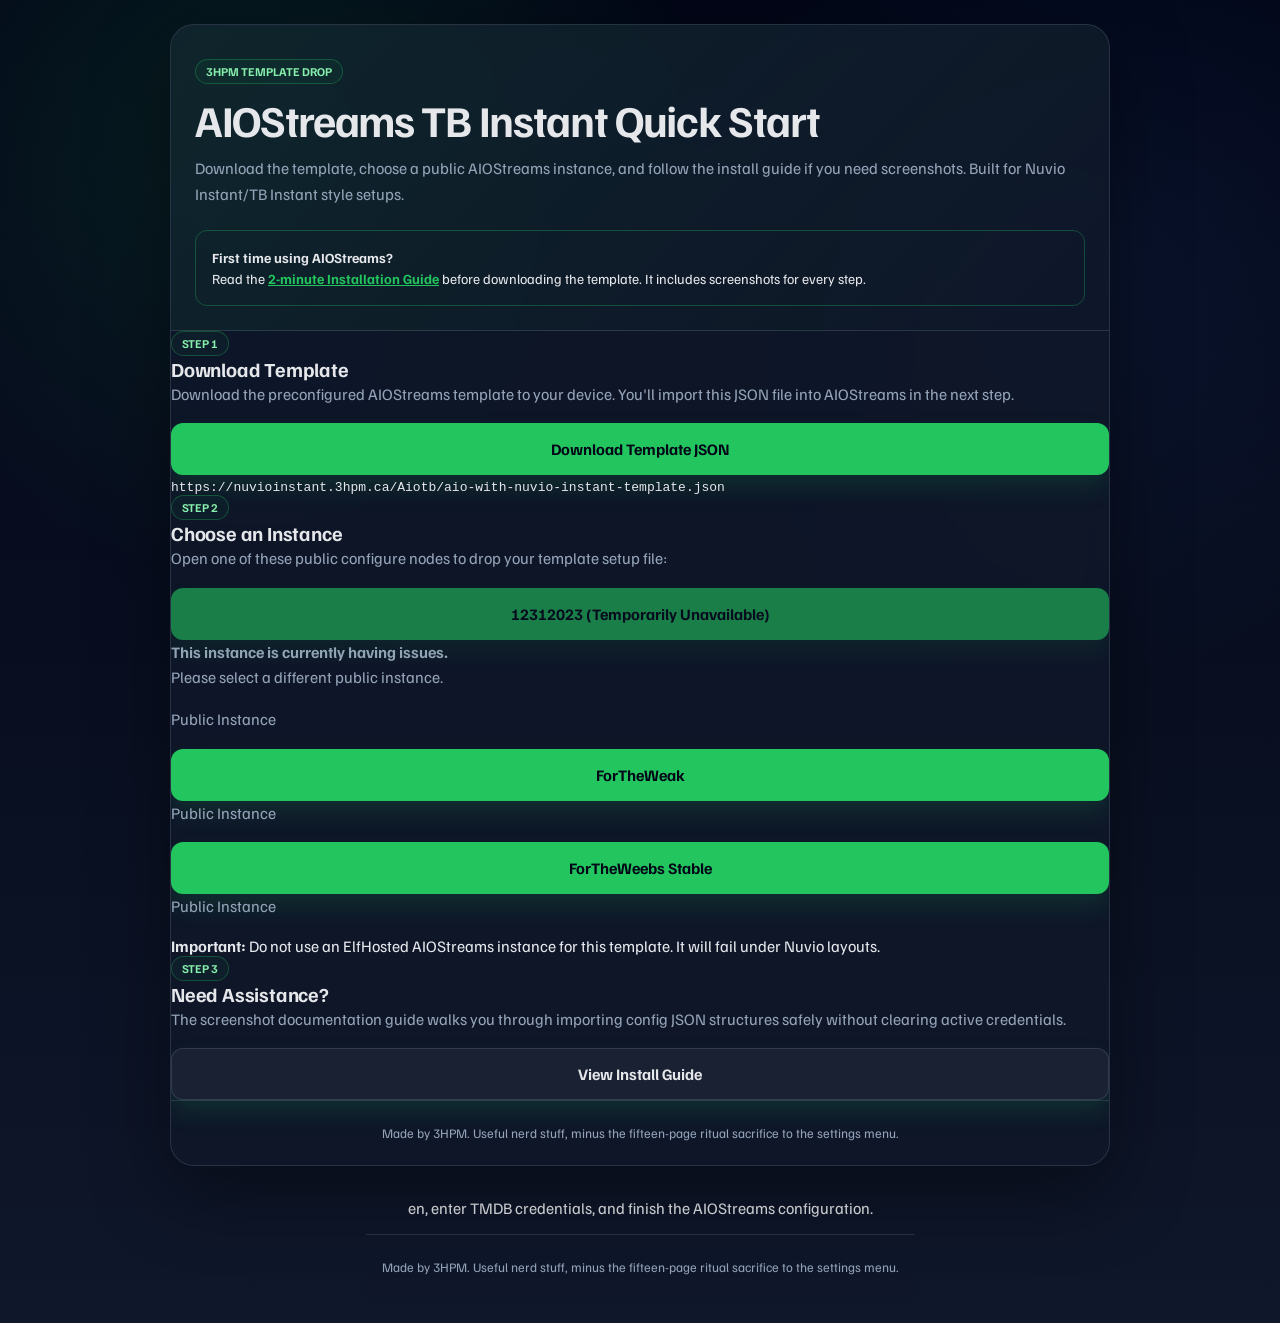
==== Aiotb/index.html @ 7ce0a951 "Update index.html" ====
<!DOCTYPE html>
<html lang="en">
<head>
    <meta charset="utf-8"/>
    <meta content="width=device-width, initial-scale=1" name="viewport"/>
    <title>AIOStreams TB Instant Template | 3HPM</title>
    <meta content="Download the 3HPM AIOStreams template for use with Nuvio Instant and TB Instant." name="description"/>
    <link rel="stylesheet" href="../global.css" />
</head>
<body>

<div class="wrap">
    <section aria-labelledby="page-title" class="card">
        <header>
            <span class="tag">3HPM Template Drop</span>
            <h1 id="page-title">AIOStreams TB Instant Quick Start</h1>
            <p class="lead">Download the template, choose a public AIOStreams instance, and follow the install guide if you need screenshots. Built for Nuvio Instant/TB Instant style setups.</p>
            
            <div style="margin-top:22px; padding:16px; border-radius:12px; background:var(--green-dim); border:1px solid rgba(34,197,94,0.3); font-size:14px; line-height:1.5;">
                <strong>First time using AIOStreams?</strong><br/>
                Read the <a href="https://3hpm.ca/aiotb/install" style="color:var(--green); font-weight:bold;">2-minute Installation Guide</a> before downloading the template. It includes screenshots for every step.
            </div>
        </header>

        <main>
            <section class="panel setup-step">
                <div>
                    <div class="step-label">Step 1</div>
                    <h2>Download Template</h2>
                    <p>Download the preconfigured AIOStreams template to your device. You'll import this JSON file into AIOStreams in the next step.</p>
                </div>
                <div>
                    <a class="download" download="" href="aio-with-nuvio-instant-template.json">Download Template JSON</a>
                    <code>https://nuvioinstant.3hpm.ca/Aiotb/aio-with-nuvio-instant-template.json</code>
                </div>
            </section>

            <section class="panel setup-step">
                <div>
                    <div class="step-label">Step 2</div>
                    <h2>Choose an Instance</h2>
                    <p>Open one of these public configure nodes to drop your template setup file:</p>
                    <div class="instance-list">
                        <div class="instance-card">
    <span class="download" style="opacity:0.6; cursor:not-allowed;">
        12312023 (Temporarily Unavailable)
    </span>
    <p><strong>This instance is currently having issues.</strong><br>
    Please select a different public instance.</p>
    <p>Public Instance</p>
</div>
                        <div class="instance-card">
                            <a class="download" href="https://aiostreams.fortheweak.cloud/stremio/configure" rel="noopener noreferrer" target="_blank">ForTheWeak</a>
                            <p>Public Instance</p>
                        </div>
                        <div class="instance-card">
                            <a class="download" href="https://aiostreamsfortheweebsstable.midnightignite.me/stremio/configure" rel="noopener noreferrer" target="_blank">ForTheWeebs Stable</a>
                            <p>Public Instance</p>
                        </div>
                    </div>
                </div>
                <div class="warning-note">
                    <strong>Important:</strong> Do not use an ElfHosted AIOStreams instance for this template. It will fail under Nuvio layouts.
                </div>
            </section>

            <section class="panel setup-step">
                <div>
                    <div class="step-label">Step 3</div>
                    <h2>Need Assistance?</h2>
                    <p>The screenshot documentation guide walks you through importing config JSON structures safely without clearing active credentials.</p>
                </div>
                <div>
                    <a class="download" href="https://nuvioinstant.3hpm.ca/Aiotb/install" rel="noopener noreferrer" style="background:rgba(255,255,255,0.05); border:1px solid var(--border); color:var(--text);" target="_blank">View Install Guide</a>
                </div>
            </section>
        </main>

        <footer>
            Made by 3HPM. Useful nerd stuff, minus the fifteen-page ritual sacrifice to the settings menu.
        </footer>
    </section>
</div>

</body>
</html>
en, enter TMDB credentials, and finish the AIOStreams configuration.</p></section></main>
<footer>
        Made by 3HPM. Useful nerd stuff, minus the fifteen-page ritual sacrifice to the settings menu.
      </footer>
</section>
</div>
<script src='https://storage.ko-fi.com/cdn/scripts/overlay-widget.js'></script>
<script src='https://storage.ko-fi.com/cdn/scripts/overlay-widget.js'></script>
<script>
  kofiWidgetOverlay.draw('threehpm', {
    'type': 'floating-chat',
    'floating-chat.donateButton.text': 'Tip Me',
    'floating-chat.donateButton.background-color': '#ffffff',
    'floating-chat.donateButton.text-color': '#323842'
  });
</script>
</body>
</html>
---- global.css ----
/* ==========================================================================
   3HPM Nuvio/TB Setup Suite - Global Design System (Extended)
   ========================================================================== */

@import url('https://fonts.googleapis.com/css2?family=Familjen+Grotesk:wght@400;500;600;700&family=Fraunces:ital,opsz,wght@0,9..144,300;0,9..144,400;0,9..144,600;1,9..144,300;1,9..144,400;1,9..144,500&family=Fragment+Mono&display=swap');

:root {
    --bg: #020617;
    --panel: rgba(15, 23, 42, 0.88);
    --panel-2: rgba(30, 41, 59, 0.72);
    --text: #e5e7eb;
    --muted: #94a3b8;
    --green: #22c55e;
    --green-2: #86efac;
    --border: rgba(148, 163, 184, 0.2);
    --shadow: rgba(34, 197, 94, 0.15);
    --font-sans: 'Familjen Grotesk', Arial, Helvetica, sans-serif;
    --font-mono: 'Fragment Mono', monospace;
}

* { 
    box-sizing: border-box; 
    margin: 0;
    padding: 0;
}

body {
    margin: 0;
    min-height: 100vh;
    font-family: var(--font-sans);
    background:
        radial-gradient(circle at 20% 10%, rgba(34, 197, 94, 0.12), transparent 28rem),
        radial-gradient(circle at 85% 20%, rgba(59, 130, 246, 0.08), transparent 26rem),
        linear-gradient(180deg, #020617 0%, #0f172a 100%);
    color: var(--text);
    display: flex;
    flex-direction: column;
    align-items: center;
    padding: 24px 12px;
}

/* Base App Wrapper Layout */
.wrap, .shell {
    width: min(940px, 100%);
    margin: 0 auto;
}

.card {
    border: 1px solid var(--border);
    background: var(--panel);
    border-radius: 24px;
    overflow: hidden;
    box-shadow: 0 24px 80px rgba(0, 0, 0, 0.42);
    backdrop-filter: blur(12px);
    width: 100%;
    margin-bottom: 2rem;
}

/* Header & Banner Uniformity */
header {
    padding: 34px 24px 24px;
    border-bottom: 1px solid var(--border);
    background: linear-gradient(135deg, rgba(34, 197, 94, 0.08), rgba(15, 23, 42, 0));
}

.releaseBanner {
    position: sticky;
    top: 0;
    z-index: 50;
    overflow: hidden;
    background: #111420;
    color: #fbf8ef;
    border-bottom: 2px solid var(--green);
    font-family: var(--font-mono);
    font-size: .75rem;
    text-transform: uppercase;
    letter-spacing: .08em;
    white-space: nowrap;
    width: 100%;
}

.releaseBannerTrack {
    display: inline-flex;
    gap: 2rem;
    min-width: max-content;
    padding: .65rem 0;
    animation: releaseBannerScroll 34s linear infinite;
}

.releaseBannerTrack span { display: inline-block; padding-left: 2rem; }
.releaseBanner strong { color: var(--green); }

@keyframes releaseBannerScroll {
    from { transform: translateX(0); }
    to { transform: translateX(-50%); }
}

/* Wizard Visibility States */
.stepCard.collapsed {
    display: none !important;
}
.stepCard.active {
    display: block !important;
}

/* Progress Navigation Bar */
.progress {
    margin: 20px 0;
}
.progress ol {
    display: flex;
    list-style: none;
    background: rgba(15, 23, 42, 0.6);
    border: 1px solid var(--border);
    border-radius: 14px;
    padding: 4px;
    gap: 4px;
}
.progress li {
    flex: 1;
    display: flex;
    align-items: center;
    justify-content: center;
    gap: 8px;
    padding: 12px 8px;
    border-radius: 10px;
    font-size: 13px;
    font-weight: 600;
    color: var(--muted);
    opacity: 0.5;
    transition: all 0.2s ease;
}
.progress li.is-active {
    opacity: 1;
    background: rgba(34, 197, 94, 0.1);
    color: var(--green-2);
}
.progress li.is-done {
    opacity: 0.8;
    color: var(--green);
}

/* Step Header Layout */
.stepHeader {
    display: flex;
    align-items: center;
    gap: 16px;
    margin-bottom: 20px;
    padding-bottom: 14px;
    border-bottom: 1px solid var(--border);
}
.stepNumber {
    font-family: var(--font-mono);
    font-size: 24px;
    color: var(--green);
    font-weight: bold;
}

/* Headings & Typography Elements */
h1 {
    margin: 12px 0;
    font-size: clamp(28px, 5vw, 44px);
    line-height: 1.1;
    letter-spacing: -0.03em;
    font-weight: 700;
}
h1 em {
    font-family: 'Fraunces', serif;
    font-style: italic;
    font-weight: 400;
}
h2 {
    font-size: 20px;
    letter-spacing: -0.01em;
    color: var(--text);
}
.lede {
    color: var(--muted);
    font-size: 16px;
    line-height: 1.5;
}
p { color: var(--muted); line-height: 1.6; margin: 0 0 16px; }
aside.notice {
    background: rgba(34, 197, 94, 0.05);
    border-left: 3px solid var(--green);
    padding: 12px 16px;
    border-radius: 0 12px 12px 0;
    margin: 16px 0;
}
aside.notice .stamp {
    font-family: var(--font-mono);
    font-size: 11px;
    text-transform: uppercase;
    color: var(--green-2);
    display: block;
    margin-bottom: 4px;
}

/* Forms & Input Elements Styling */
.stepBody { padding: 4px 0; }
.fieldGroup { display: flex; flex-direction: column; gap: 16px; margin-bottom: 20px; }
.field { display: flex; flex-direction: column; gap: 6px; }
.field label, fieldset legend {
    font-weight: 600;
    font-size: 14px;
    color: var(--text);
}
fieldset {
    border: 1px solid var(--border);
    border-radius: 16px;
    padding: 16px;
    margin-bottom: 20px;
}
fieldset legend {
    padding: 0 8px;
    margin-left: 8px;
}
.helperText { font-size: 13px; margin-bottom: 12px; }

/* Form Control Elements styling */
select, input[type="text"], input[type="number"], textarea {
    width: 100%;
    background: #090d16;
    border: 1px solid var(--border);
    color: var(--text);
    padding: 12px 14px;
    border-radius: 10px;
    font-family: inherit;
    font-size: 15px;
    outline: none;
    transition: border-color 0.15s ease;
    -webkit-appearance: none;
}
select {
    background-image: url("data:image/svg+xml;utf8,<svg xmlns='http://www.w3.org/2000/svg' width='24' height='24' viewBox='0 0 24 24' fill='none' stroke='%2394a3b8' stroke-width='2' stroke-linecap='round' stroke-linejoin='round'><polyline points='6 9 12 15 18 9'></polyline></svg>");
    background-repeat: no-repeat;
    background-position: right 12px center;
    background-size: 16px;
    padding-right: 40px;
}
select:focus, input:focus, textarea:focus { border-color: var(--green); }
small, .miniActions { color: var(--muted); font-size: 12px; margin-top: 4px; }

/* Custom Stacked/Grid Checklist Layouts */
.setupChecklist { display: flex; flex-direction: column; gap: 10px; margin: 16px 0; }
.setupChecklist label, .optionsGrid label, .resolutionGrid label {
    display: flex;
    align-items: flex-start;
    gap: 12px;
    background: rgba(255, 255, 255, 0.02);
    border: 1px solid var(--border);
    padding: 14px;
    border-radius: 12px;
    cursor: pointer;
    font-size: 14px;
    transition: all 0.15s ease;
}
.setupChecklist label:hover, .optionsGrid label:hover, .resolutionGrid label:hover {
    border-color: rgba(34, 197, 94, 0.3);
    background: rgba(34, 197, 94, 0.02);
}
.setupChecklist input[type="checkbox"], 
.optionsGrid input[type="checkbox"], 
.resolutionGrid input[type="checkbox"] {
    accent-color: var(--green);
    width: 18px;
    height: 18px;
    flex-shrink: 0;
    margin-top: 2px;
}

/* Resolution Selection Grid Matrix */
.resolutionGrid {
    display: grid;
    grid-template-columns: repeat(auto-fill, minmax(120px, 1fr));
    gap: 8px;
}
.resolutionGrid label {
    flex-direction: column;
    align-items: center;
    text-align: center;
    padding: 10px;
}
.resolutionGrid label small { display: block; margin-top: 2px; color: var(--muted); }

/* Option Toggles Layout Grid */
.optionsGrid {
    display: grid;
    grid-template-columns: repeat(auto-fit, minmax(200px, 1fr));
    gap: 10px;
}

/* Interactive Wizard Buttons Container */
.stepActions {
    display: flex;
    gap: 12px;
    margin-top: 20px;
}
.btn.primary, .download {
    display: inline-flex;
    align-items: center;
    justify-content: center;
    width: 100%;
    min-height: 52px;
    border-radius: 12px;
    background: var(--green);
    color: #020617;
    text-decoration: none;
    font-weight: 700;
    font-size: 16px;
    border: none;
    cursor: pointer;
    box-shadow: 0 12px 24px var(--shadow);
    transition: transform 140ms ease, filter 140ms ease;
}
.btn.ghost {
    background: rgba(255, 255, 255, 0.05);
    border: 1px solid var(--border);
    color: var(--text);
    width: auto;
    padding: 0 24px;
}
.btn:hover { transform: translateY(-1px); filter: brightness(1.08); }
.miniActions { display: flex; gap: 8px; margin-top: 8px; }
.smallBtn {
    background: rgba(255, 255, 255, 0.05);
    border: 1px solid var(--border);
    color: var(--text);
    padding: 4px 10px;
    border-radius: 6px;
    cursor: pointer;
}

/* Details Dropdown Wrapper */
details.advanced {
    border: 1px solid var(--border);
    border-radius: 12px;
    padding: 12px;
    margin-bottom: 20px;
}
details.advanced summary { cursor: pointer; font-weight: 600; font-size: 14px; color: var(--text); }
.advancedBody { margin-top: 12px; padding-top: 12px; border-top: 1px solid var(--border); }

/* Output Code & QR Layout Systems */
.manifestBox {
    background: #060913;
    border: 1px solid var(--border);
    border-radius: 14px;
    padding: 16px;
    margin-bottom: 20px;
}
.manifestHeader {
    display: flex;
    justify-content: space-between;
    font-size: 12px;
    font-family: var(--font-mono);
    color: var(--muted);
    border-bottom: 1px solid var(--border);
    padding-bottom: 8px;
    margin-bottom: 14px;
}
.manifestCard { margin-bottom: 16px; }
.manifestCard label { display: block; font-size: 13px; font-weight: bold; margin-bottom: 4px; }
.manifestCard textarea { font-family: var(--font-mono); font-size: 13px; height: 70px; resize: none; background: #0c111d; color: var(--green-2); }

/* QR Code & Layout Mechanics */
.installGrid { display: flex; flex-direction: column; align-items: center; gap: 16px; margin: 24px 0; }
.qrWrap { text-align: center; max-width: 240px; }
.qrFrame { background: white; padding: 12px; border-radius: 12px; margin: 8px 0; }
.qrFrame img { width: 100%; height: auto; display: block; }
.finalSteps h3 { margin-bottom: 12px; font-size: 16px; color: var(--text); }
.finalSteps ol { list-style: none; display: flex; flex-direction: column; gap: 10px; }
.finalSteps li { display: flex; gap: 12px; font-size: 14px; }
.finalSteps .num { background: rgba(34, 197, 94, 0.15); color: var(--green-2); width: 22px; height: 22px; display: inline-flex; align-items: center; justify-content: center; border-radius: 999px; font-size: 12px; font-weight: bold; flex-shrink: 0; }

.tag, .step-label {
    display: inline-flex;
    align-items: center;
    color: var(--green-2);
    border: 1px solid rgba(34, 197, 94, 0.3);
    background: rgba(34, 197, 94, 0.05);
    padding: 4px 10px;
    border-radius: 999px;
    font-size: 12px;
    font-weight: 700;
    text-transform: uppercase;
}

footer, .pageFooter {
    padding: 24px 16px;
    color: var(--muted);
    font-size: 13px;
    text-align: center;
    border-top: 1px solid var(--border);
    background: rgba(15, 23, 42, 0.2);
}

@media (max-width: 600px) {
    .progress ol { display: none; } /* Hide raw progression lists on compact displays */
    .stepHeader { gap: 10px; }
    .stepActions { flex-direction: column; }
    .btn.ghost { width: 100%; }
}
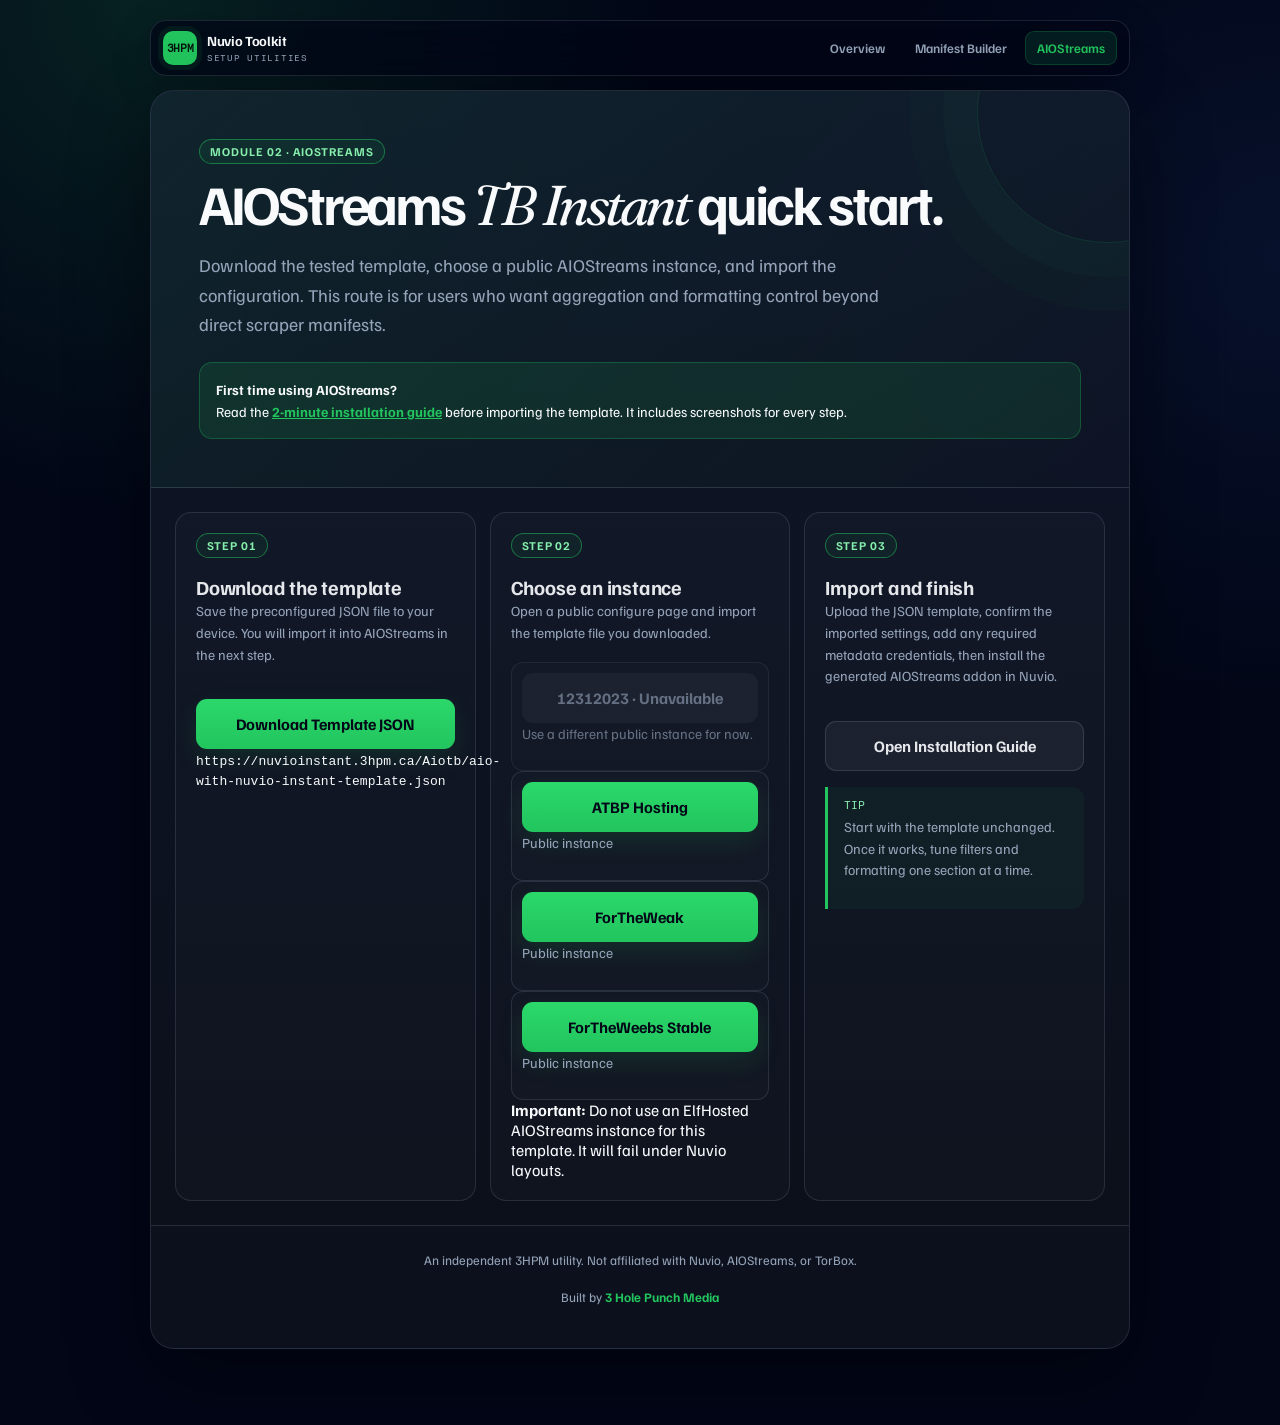
==== commit 69739dc1: "Repair and unify AIOStreams page" ====
--- a/Aiotb/index.html
+++ b/Aiotb/index.html
@@ -1,104 +1,104 @@
 <!DOCTYPE html>
 <html lang="en">
 <head>
-    <meta charset="utf-8"/>
-    <meta content="width=device-width, initial-scale=1" name="viewport"/>
-    <title>AIOStreams TB Instant Template | 3HPM</title>
-    <meta content="Download the 3HPM AIOStreams template for use with Nuvio Instant and TB Instant." name="description"/>
-    <link rel="stylesheet" href="../global.css" />
+    <meta charset="utf-8">
+    <meta name="viewport" content="width=device-width, initial-scale=1">
+    <title>AIOStreams TB Instant Quick Start | 3HPM</title>
+    <meta name="description" content="Download the 3HPM AIOStreams template for use with Nuvio Instant and TB Instant.">
+    <link rel="stylesheet" href="../global.css">
+    <link rel="stylesheet" href="../suite.css">
 </head>
 <body>
+    <div class="suite-shell">
+        <nav class="suite-nav" aria-label="Toolkit navigation">
+            <a class="suite-brand" href="../index.html" aria-label="3HPM Nuvio Toolkit home">
+                <span class="suite-mark">3HPM</span>
+                <span class="suite-brand-copy">
+                    <strong>Nuvio Toolkit</strong>
+                    <span>Setup utilities</span>
+                </span>
+            </a>
+            <div class="suite-links">
+                <a href="../index.html">Overview</a>
+                <a href="../standard.html">Manifest Builder</a>
+                <a class="is-active" href="index.html" aria-current="page">AIOStreams</a>
+            </div>
+        </nav>
 
-<div class="wrap">
-    <section aria-labelledby="page-title" class="card">
-        <header>
-            <span class="tag">3HPM Template Drop</span>
-            <h1 id="page-title">AIOStreams TB Instant Quick Start</h1>
-            <p class="lead">Download the template, choose a public AIOStreams instance, and follow the install guide if you need screenshots. Built for Nuvio Instant/TB Instant style setups.</p>
-            
-            <div style="margin-top:22px; padding:16px; border-radius:12px; background:var(--green-dim); border:1px solid rgba(34,197,94,0.3); font-size:14px; line-height:1.5;">
-                <strong>First time using AIOStreams?</strong><br/>
-                Read the <a href="https://3hpm.ca/aiotb/install" style="color:var(--green); font-weight:bold;">2-minute Installation Guide</a> before downloading the template. It includes screenshots for every step.
-            </div>
-        </header>
+        <section class="card" aria-labelledby="page-title">
+            <header class="tool-hero">
+                <span class="tag">Module 02 · AIOStreams</span>
+                <h1 id="page-title">AIOStreams <em>TB Instant</em> quick start.</h1>
+                <p class="lead">Download the tested template, choose a public AIOStreams instance, and import the configuration. This route is for users who want aggregation and formatting control beyond direct scraper manifests.</p>
+                <div class="guide-callout">
+                    <strong>First time using AIOStreams?</strong><br>
+                    Read the <a href="https://3hpm.ca/aiotb/install" rel="noopener noreferrer" target="_blank">2-minute installation guide</a> before importing the template. It includes screenshots for every step.
+                </div>
+            </header>
 
-        <main>
-            <section class="panel setup-step">
-                <div>
-                    <div class="step-label">Step 1</div>
-                    <h2>Download Template</h2>
-                    <p>Download the preconfigured AIOStreams template to your device. You'll import this JSON file into AIOStreams in the next step.</p>
-                </div>
-                <div>
-                    <a class="download" download="" href="aio-with-nuvio-instant-template.json">Download Template JSON</a>
-                    <code>https://nuvioinstant.3hpm.ca/Aiotb/aio-with-nuvio-instant-template.json</code>
-                </div>
-            </section>
+            <main class="quick-start-main">
+                <section class="quick-step">
+                    <span class="step-label">Step 01</span>
+                    <h2>Download the template</h2>
+                    <p>Save the preconfigured JSON file to your device. You will import it into AIOStreams in the next step.</p>
+                    <a class="download" download href="aio-with-nuvio-instant-template.json">Download Template JSON</a>
+                    <code class="template-url">https://nuvioinstant.3hpm.ca/Aiotb/aio-with-nuvio-instant-template.json</code>
+                </section>
 
-            <section class="panel setup-step">
-                <div>
-                    <div class="step-label">Step 2</div>
-                    <h2>Choose an Instance</h2>
-                    <p>Open one of these public configure nodes to drop your template setup file:</p>
+                <section class="quick-step">
+                    <span class="step-label">Step 02</span>
+                    <h2>Choose an instance</h2>
+                    <p>Open a public configure page and import the template file you downloaded.</p>
                     <div class="instance-list">
+                        <div class="instance-card is-unavailable">
+                            <span class="download" aria-disabled="true">12312023 · Unavailable</span>
+                            <p>Use a different public instance for now.</p>
+                        </div>
                         <div class="instance-card">
-    <span class="download" style="opacity:0.6; cursor:not-allowed;">
-        12312023 (Temporarily Unavailable)
-    </span>
-    <p><strong>This instance is currently having issues.</strong><br>
-    Please select a different public instance.</p>
-    <p>Public Instance</p>
-</div>
+                            <a class="download" href="https://aio.atbphosting.com/stremio/configure" rel="noopener noreferrer" target="_blank">ATBP Hosting</a>
+                            <p>Public instance</p>
+                        </div>
                         <div class="instance-card">
                             <a class="download" href="https://aiostreams.fortheweak.cloud/stremio/configure" rel="noopener noreferrer" target="_blank">ForTheWeak</a>
-                            <p>Public Instance</p>
+                            <p>Public instance</p>
                         </div>
                         <div class="instance-card">
                             <a class="download" href="https://aiostreamsfortheweebsstable.midnightignite.me/stremio/configure" rel="noopener noreferrer" target="_blank">ForTheWeebs Stable</a>
-                            <p>Public Instance</p>
+                            <p>Public instance</p>
                         </div>
                     </div>
-                </div>
-                <div class="warning-note">
-                    <strong>Important:</strong> Do not use an ElfHosted AIOStreams instance for this template. It will fail under Nuvio layouts.
-                </div>
-            </section>
+                    <div class="warning-note">
+                        <strong>Important:</strong> Do not use an ElfHosted AIOStreams instance for this template. It will fail under Nuvio layouts.
+                    </div>
+                </section>
 
-            <section class="panel setup-step">
-                <div>
-                    <div class="step-label">Step 3</div>
-                    <h2>Need Assistance?</h2>
-                    <p>The screenshot documentation guide walks you through importing config JSON structures safely without clearing active credentials.</p>
-                </div>
-                <div>
-                    <a class="download" href="https://nuvioinstant.3hpm.ca/Aiotb/install" rel="noopener noreferrer" style="background:rgba(255,255,255,0.05); border:1px solid var(--border); color:var(--text);" target="_blank">View Install Guide</a>
-                </div>
-            </section>
-        </main>
+                <section class="quick-step">
+                    <span class="step-label">Step 03</span>
+                    <h2>Import and finish</h2>
+                    <p>Upload the JSON template, confirm the imported settings, add any required metadata credentials, then install the generated AIOStreams addon in Nuvio.</p>
+                    <a class="download" href="https://3hpm.ca/aiotb/install" rel="noopener noreferrer" target="_blank" style="background:rgba(255,255,255,0.05); border:1px solid var(--border); color:var(--text); box-shadow:none;">Open Installation Guide</a>
+                    <aside class="notice" role="note">
+                        <span class="stamp">Tip</span>
+                        <p>Start with the template unchanged. Once it works, tune filters and formatting one section at a time.</p>
+                    </aside>
+                </section>
+            </main>
 
-        <footer>
-            Made by 3HPM. Useful nerd stuff, minus the fifteen-page ritual sacrifice to the settings menu.
-        </footer>
-    </section>
-</div>
+            <footer>
+                <p>An independent 3HPM utility. Not affiliated with Nuvio, AIOStreams, or TorBox.</p>
+                <p style="margin-top: 4px;">Built by <span>3 Hole Punch Media</span></p>
+            </footer>
+        </section>
+    </div>
 
+    <script src="https://storage.ko-fi.com/cdn/scripts/overlay-widget.js"></script>
+    <script>
+        kofiWidgetOverlay.draw('threehpm', {
+            'type': 'floating-chat',
+            'floating-chat.donateButton.text': 'Tip Me',
+            'floating-chat.donateButton.background-color': '#ffffff',
+            'floating-chat.donateButton.text-color': '#323842'
+        });
+    </script>
 </body>
 </html>
-en, enter TMDB credentials, and finish the AIOStreams configuration.</p></section></main>
-<footer>
-        Made by 3HPM. Useful nerd stuff, minus the fifteen-page ritual sacrifice to the settings menu.
-      </footer>
-</section>
-</div>
-<script src='https://storage.ko-fi.com/cdn/scripts/overlay-widget.js'></script>
-<script src='https://storage.ko-fi.com/cdn/scripts/overlay-widget.js'></script>
-<script>
-  kofiWidgetOverlay.draw('threehpm', {
-    'type': 'floating-chat',
-    'floating-chat.donateButton.text': 'Tip Me',
-    'floating-chat.donateButton.background-color': '#ffffff',
-    'floating-chat.donateButton.text-color': '#323842'
-  });
-</script>
-</body>
-</html>
--- a/suite.css
+++ b/suite.css
@@ -0,0 +1,789 @@
+/* 3HPM Nuvio Toolkit: shared presentation layer */
+
+:root {
+    --suite-bg: #020617;
+    --suite-surface: rgba(11, 15, 25, 0.88);
+    --suite-surface-strong: #0b0f19;
+    --suite-card: #111827;
+    --suite-card-hover: #152033;
+    --suite-input: #070b14;
+    --suite-text: #f8fafc;
+    --suite-muted: #94a3b8;
+    --suite-accent: #22c55e;
+    --suite-accent-strong: #16a34a;
+    --suite-accent-soft: rgba(34, 197, 94, 0.12);
+    --suite-border: rgba(148, 163, 184, 0.18);
+    --suite-border-strong: rgba(34, 197, 94, 0.42);
+    --suite-danger: #fca5a5;
+    --suite-shadow: 0 28px 80px rgba(0, 0, 0, 0.42);
+}
+
+html {
+    scroll-behavior: smooth;
+}
+
+body {
+    position: relative;
+    isolation: isolate;
+    overflow-x: hidden;
+    background:
+        radial-gradient(circle at 12% 0%, rgba(34, 197, 94, 0.14), transparent 32rem),
+        radial-gradient(circle at 100% 18%, rgba(59, 130, 246, 0.09), transparent 28rem),
+        var(--suite-bg);
+    color: var(--suite-text);
+    padding: 20px 12px 44px;
+}
+
+body::before {
+    content: "";
+    position: fixed;
+    inset: 0;
+    z-index: -1;
+    pointer-events: none;
+    opacity: 0.22;
+    background-image:
+        linear-gradient(rgba(148, 163, 184, 0.04) 1px, transparent 1px),
+        linear-gradient(90deg, rgba(148, 163, 184, 0.04) 1px, transparent 1px);
+    background-size: 36px 36px;
+    mask-image: linear-gradient(to bottom, black, transparent 82%);
+}
+
+a {
+    color: inherit;
+}
+
+button,
+a {
+    -webkit-tap-highlight-color: transparent;
+}
+
+button:focus-visible,
+a:focus-visible,
+input:focus-visible,
+select:focus-visible,
+textarea:focus-visible,
+summary:focus-visible {
+    outline: 3px solid rgba(34, 197, 94, 0.38);
+    outline-offset: 3px;
+}
+
+.suite-shell,
+.shell,
+.wrap,
+.site-wrapper {
+    width: min(100%, 980px);
+    max-width: 980px;
+    margin-inline: auto;
+}
+
+.suite-nav {
+    display: flex;
+    align-items: center;
+    justify-content: space-between;
+    gap: 18px;
+    margin-bottom: 14px;
+    padding: 10px 12px;
+    border: 1px solid var(--suite-border);
+    border-radius: 16px;
+    background: rgba(2, 6, 23, 0.72);
+    box-shadow: 0 12px 40px rgba(0, 0, 0, 0.2);
+    backdrop-filter: blur(14px);
+}
+
+.suite-brand {
+    display: inline-flex;
+    align-items: center;
+    gap: 10px;
+    min-width: max-content;
+    text-decoration: none;
+    font-weight: 700;
+    letter-spacing: -0.02em;
+}
+
+.suite-mark {
+    display: grid;
+    place-items: center;
+    width: 34px;
+    height: 34px;
+    border-radius: 10px;
+    color: #03110a;
+    background: var(--suite-accent);
+    font-family: var(--font-mono);
+    font-size: 11px;
+    font-weight: 800;
+    box-shadow: 0 0 0 5px rgba(34, 197, 94, 0.08);
+}
+
+.suite-brand-copy {
+    display: flex;
+    flex-direction: column;
+    line-height: 1.05;
+}
+
+.suite-brand-copy strong {
+    font-size: 14px;
+}
+
+.suite-brand-copy span {
+    margin-top: 4px;
+    color: var(--suite-muted);
+    font-family: var(--font-mono);
+    font-size: 9px;
+    font-weight: 400;
+    letter-spacing: 0.08em;
+    text-transform: uppercase;
+}
+
+.suite-links {
+    display: flex;
+    flex-wrap: wrap;
+    justify-content: flex-end;
+    gap: 6px;
+}
+
+.suite-links a {
+    padding: 8px 11px;
+    border: 1px solid transparent;
+    border-radius: 9px;
+    color: var(--suite-muted);
+    font-size: 13px;
+    font-weight: 600;
+    text-decoration: none;
+    transition: 160ms ease;
+}
+
+.suite-links a:hover {
+    color: var(--suite-text);
+    background: rgba(255, 255, 255, 0.035);
+}
+
+.suite-links a.is-active {
+    color: var(--suite-accent);
+    border-color: rgba(34, 197, 94, 0.22);
+    background: var(--suite-accent-soft);
+}
+
+.card {
+    border-color: var(--suite-border);
+    border-radius: 24px;
+    background: linear-gradient(180deg, rgba(15, 23, 42, 0.95), var(--suite-surface-strong));
+    box-shadow: var(--suite-shadow);
+}
+
+.tool-hero,
+.landing-hero {
+    position: relative;
+    overflow: hidden;
+    padding: clamp(26px, 5vw, 48px);
+}
+
+.tool-hero::after,
+.landing-hero::after {
+    content: "";
+    position: absolute;
+    top: -110px;
+    right: -110px;
+    width: 260px;
+    height: 260px;
+    border: 1px solid rgba(34, 197, 94, 0.16);
+    border-radius: 50%;
+    box-shadow:
+        0 0 0 34px rgba(34, 197, 94, 0.03),
+        0 0 0 68px rgba(34, 197, 94, 0.02);
+    pointer-events: none;
+}
+
+.landing-hero h1,
+.tool-hero h1 {
+    max-width: 760px;
+    font-size: clamp(34px, 7vw, 66px);
+    line-height: 0.98;
+    letter-spacing: -0.055em;
+}
+
+.tool-hero h1 {
+    font-size: clamp(32px, 6vw, 56px);
+}
+
+.landing-hero .lede,
+.tool-hero .lede,
+.landing-hero .lead,
+.tool-hero .lead {
+    max-width: 720px;
+    margin-top: 18px;
+    font-size: clamp(15px, 2vw, 18px);
+    line-height: 1.65;
+}
+
+.eyebrow,
+.tag,
+.step-label,
+.ribbon {
+    border-color: rgba(34, 197, 94, 0.5);
+    background: rgba(34, 197, 94, 0.07);
+    letter-spacing: 0.08em;
+}
+
+.suite-proof {
+    display: flex;
+    flex-wrap: wrap;
+    gap: 8px;
+    margin-top: 24px;
+}
+
+.suite-proof span,
+.module-tags span,
+.status-chip {
+    display: inline-flex;
+    align-items: center;
+    min-height: 28px;
+    padding: 5px 9px;
+    border: 1px solid var(--suite-border);
+    border-radius: 999px;
+    color: var(--suite-muted);
+    background: rgba(255, 255, 255, 0.025);
+    font-family: var(--font-mono);
+    font-size: 10px;
+    letter-spacing: 0.03em;
+}
+
+.status-chip {
+    color: var(--suite-accent);
+    border-color: rgba(34, 197, 94, 0.28);
+    background: var(--suite-accent-soft);
+}
+
+.landing-main {
+    display: block;
+    padding: clamp(18px, 4vw, 34px);
+}
+
+.section-heading {
+    display: flex;
+    align-items: flex-end;
+    justify-content: space-between;
+    gap: 20px;
+    margin-bottom: 18px;
+}
+
+.section-heading h2 {
+    margin: 0;
+    font-size: clamp(22px, 4vw, 30px);
+}
+
+.section-heading p {
+    max-width: 430px;
+    color: var(--suite-muted);
+    font-size: 14px;
+    text-align: right;
+}
+
+.module-grid {
+    display: grid;
+    grid-template-columns: repeat(2, minmax(0, 1fr));
+    gap: 16px;
+}
+
+.module-card {
+    position: relative;
+    display: flex;
+    flex-direction: column;
+    justify-content: space-between;
+    min-height: 310px;
+    overflow: hidden;
+    padding: 26px;
+    border: 1px solid var(--suite-border);
+    border-radius: 18px;
+    background: linear-gradient(145deg, rgba(17, 24, 39, 0.98), rgba(8, 13, 23, 0.95));
+    text-decoration: none;
+    transition: 180ms ease;
+}
+
+.module-card::after {
+    content: "";
+    position: absolute;
+    inset: auto -18% -60% 36%;
+    height: 210px;
+    border-radius: 50%;
+    background: rgba(34, 197, 94, 0.08);
+    filter: blur(22px);
+    transition: 180ms ease;
+}
+
+.module-card:hover {
+    transform: translateY(-4px);
+    border-color: var(--suite-border-strong);
+    background: linear-gradient(145deg, var(--suite-card-hover), rgba(8, 13, 23, 0.98));
+    box-shadow: 0 20px 50px rgba(0, 0, 0, 0.28);
+}
+
+.module-card:hover::after {
+    background: rgba(34, 197, 94, 0.14);
+}
+
+.module-card-content,
+.module-card-action {
+    position: relative;
+    z-index: 1;
+}
+
+.module-card-top {
+    display: flex;
+    align-items: center;
+    justify-content: space-between;
+    gap: 14px;
+    margin-bottom: 44px;
+}
+
+.module-number {
+    color: var(--suite-muted);
+    font-family: var(--font-mono);
+    font-size: 12px;
+}
+
+.module-card h3 {
+    max-width: 420px;
+    margin: 0 0 12px;
+    font-size: clamp(24px, 4vw, 34px);
+    line-height: 1.05;
+    letter-spacing: -0.035em;
+}
+
+.module-card p {
+    max-width: 500px;
+    color: var(--suite-muted);
+    font-size: 15px;
+    line-height: 1.6;
+}
+
+.module-tags {
+    display: flex;
+    flex-wrap: wrap;
+    gap: 7px;
+    margin-top: 20px;
+}
+
+.module-card-action {
+    display: flex;
+    align-items: center;
+    justify-content: space-between;
+    gap: 12px;
+    margin-top: 34px;
+    padding-top: 18px;
+    border-top: 1px solid var(--suite-border);
+    font-weight: 700;
+}
+
+.module-arrow {
+    display: grid;
+    place-items: center;
+    width: 34px;
+    height: 34px;
+    border-radius: 10px;
+    color: #03110a;
+    background: var(--suite-accent);
+    transition: 180ms ease;
+}
+
+.module-card:hover .module-arrow {
+    transform: translateX(3px);
+}
+
+.workflow-strip {
+    display: grid;
+    grid-template-columns: repeat(3, 1fr);
+    gap: 10px;
+    margin-top: 16px;
+}
+
+.workflow-item {
+    padding: 16px;
+    border: 1px solid var(--suite-border);
+    border-radius: 14px;
+    background: rgba(255, 255, 255, 0.018);
+}
+
+.workflow-item span {
+    color: var(--suite-accent);
+    font-family: var(--font-mono);
+    font-size: 11px;
+}
+
+.workflow-item strong {
+    display: block;
+    margin: 8px 0 4px;
+    font-size: 15px;
+}
+
+.workflow-item p {
+    color: var(--suite-muted);
+    font-size: 13px;
+    line-height: 1.45;
+}
+
+.releaseBanner {
+    margin: 0 0 14px;
+    padding: 12px 16px;
+    border: 1px solid rgba(34, 197, 94, 0.25);
+    border-radius: 14px;
+    background: rgba(3, 7, 18, 0.86);
+    box-shadow: 0 10px 30px rgba(0, 0, 0, 0.18);
+}
+
+.releaseBannerTrack {
+    max-width: 900px;
+    margin-inline: auto;
+    line-height: 1.5;
+}
+
+.progress {
+    padding: 18px 24px 0;
+    margin: 0;
+}
+
+.progress ol {
+    gap: 5px;
+    padding: 5px;
+    border-radius: 13px;
+}
+
+.progress li {
+    display: flex;
+    align-items: center;
+    justify-content: center;
+    gap: 7px;
+    min-height: 44px;
+    padding: 8px 10px;
+}
+
+.progress .num {
+    font-family: var(--font-mono);
+    font-size: 10px;
+}
+
+.wizardFlow {
+    padding: 0 24px 24px !important;
+}
+
+.stepCard.active {
+    padding: 26px 0 0 !important;
+}
+
+.stepHeader {
+    display: flex;
+    padding: 0;
+    border: 0;
+    align-items: center;
+    gap: 14px;
+    margin-bottom: 20px;
+}
+
+.stepNumber {
+    display: grid;
+    place-items: center;
+    width: 42px;
+    height: 42px;
+    flex: 0 0 auto;
+    border: 1px solid rgba(34, 197, 94, 0.36);
+    border-radius: 12px;
+    background: var(--suite-accent-soft);
+}
+
+.stepBody > p {
+    margin-bottom: 18px;
+    color: var(--suite-muted);
+}
+
+.setupChecklist label,
+.optionsGrid label,
+.resolutionGrid label,
+.addonChoice {
+    background: rgba(255, 255, 255, 0.018);
+}
+
+.setupChecklist label:hover,
+.optionsGrid label:hover,
+.resolutionGrid label:hover {
+    border-color: rgba(34, 197, 94, 0.3);
+}
+
+.settingsGrid {
+    display: grid;
+    grid-template-columns: repeat(2, minmax(0, 1fr));
+    gap: 12px;
+    margin-bottom: 24px;
+}
+
+.miniActions,
+.addonPickerActions {
+    display: flex;
+    flex-wrap: wrap;
+    gap: 8px;
+    margin-top: 12px;
+}
+
+.advanced {
+    margin-bottom: 22px;
+    border: 1px solid var(--suite-border);
+    border-radius: 12px;
+    background: rgba(255, 255, 255, 0.015);
+}
+
+.advanced summary {
+    cursor: pointer;
+    padding: 14px 16px;
+    color: var(--suite-text);
+    font-weight: 700;
+}
+
+.advancedBody {
+    padding: 0 16px 16px;
+    color: var(--suite-muted);
+    font-size: 13px;
+}
+
+.advancedBody p {
+    margin-bottom: 12px;
+}
+
+.stepActions {
+    align-items: stretch;
+}
+
+.btn,
+.download,
+.card-action-btn {
+    min-height: 50px;
+    border-radius: 11px;
+}
+
+.btn.primary,
+a.download,
+.card-action-btn {
+    background: linear-gradient(180deg, #2bd86a, var(--suite-accent));
+    box-shadow: 0 10px 26px rgba(34, 197, 94, 0.12);
+}
+
+.btn.ghost {
+    background: rgba(255, 255, 255, 0.02);
+}
+
+.btn:disabled {
+    cursor: not-allowed;
+    opacity: 0.45;
+    filter: none;
+    transform: none;
+}
+
+.manifestCard {
+    background: rgba(255, 255, 255, 0.018);
+}
+
+.installGrid {
+    display: grid;
+    place-items: center;
+    padding: 24px;
+    border: 1px solid var(--suite-border);
+    border-radius: 14px;
+    background: rgba(255, 255, 255, 0.015);
+}
+
+.finalSteps {
+    margin-top: 18px;
+    padding: 20px;
+    border: 1px solid var(--suite-border);
+    border-radius: 14px;
+    background: rgba(255, 255, 255, 0.015);
+}
+
+.finalSteps ol {
+    padding-left: 20px;
+}
+
+.finalSteps a {
+    color: var(--suite-accent);
+}
+
+.quick-start-main {
+    display: grid;
+    grid-template-columns: repeat(3, minmax(0, 1fr));
+    gap: 14px;
+    padding: 24px;
+}
+
+.quick-step {
+    min-height: 100%;
+    padding: 20px;
+    border: 1px solid var(--suite-border);
+    border-radius: 16px;
+    background: rgba(255, 255, 255, 0.018);
+}
+
+.quick-step h2 {
+    margin-top: 16px;
+}
+
+.quick-step p {
+    color: var(--suite-muted);
+    font-size: 14px;
+    line-height: 1.55;
+}
+
+.quick-step .download,
+.quick-step .instance-list {
+    margin-top: 18px;
+}
+
+.template-url {
+    margin-top: 10px;
+}
+
+.instance-list {
+    gap: 9px;
+}
+
+.instance-card {
+    padding: 10px;
+    border: 1px solid var(--suite-border);
+    border-radius: 12px;
+    background: rgba(255, 255, 255, 0.014);
+}
+
+.instance-card .download {
+    margin-top: 0;
+}
+
+.instance-card.is-unavailable {
+    opacity: 0.64;
+}
+
+.instance-card.is-unavailable .download {
+    color: var(--suite-muted);
+    background: rgba(255, 255, 255, 0.06);
+    box-shadow: none;
+}
+
+.guide-callout {
+    margin-top: 22px;
+    padding: 16px;
+    border: 1px solid rgba(34, 197, 94, 0.28);
+    border-radius: 13px;
+    background: var(--suite-accent-soft);
+    font-size: 14px;
+    line-height: 1.55;
+}
+
+.guide-callout a {
+    color: var(--suite-accent);
+    font-weight: 700;
+}
+
+.pageFooter,
+footer {
+    margin-top: 0;
+    border-top-color: var(--suite-border);
+}
+
+.pageFooter span,
+footer span {
+    color: var(--suite-accent);
+    font-weight: 700;
+}
+
+@media (max-width: 820px) {
+    .suite-nav {
+        align-items: flex-start;
+        flex-direction: column;
+    }
+
+    .suite-links {
+        width: 100%;
+        justify-content: flex-start;
+    }
+
+    .module-grid,
+    .quick-start-main {
+        grid-template-columns: 1fr;
+    }
+
+    .module-card {
+        min-height: auto;
+    }
+
+    .workflow-strip {
+        grid-template-columns: 1fr;
+    }
+
+    .section-heading {
+        align-items: flex-start;
+        flex-direction: column;
+    }
+
+    .section-heading p {
+        text-align: left;
+    }
+}
+
+@media (max-width: 580px) {
+    body {
+        padding: 10px 8px 28px;
+    }
+
+    .suite-nav {
+        border-radius: 14px;
+    }
+
+    .suite-links {
+        display: grid;
+        grid-template-columns: repeat(3, 1fr);
+    }
+
+    .suite-links a {
+        padding-inline: 7px;
+        text-align: center;
+        font-size: 11px;
+    }
+
+    .landing-hero,
+    .tool-hero {
+        padding: 26px 20px;
+    }
+
+    .landing-main,
+    .quick-start-main,
+    .progress {
+        padding-inline: 16px;
+    }
+
+    .wizardFlow {
+        padding-inline: 16px !important;
+    }
+
+    .settingsGrid {
+        grid-template-columns: 1fr;
+    }
+
+    .stepActions {
+        flex-direction: column-reverse;
+    }
+
+    .stepActions .btn,
+    .btn.ghost {
+        width: 100%;
+    }
+
+    .progress .title {
+        display: none;
+    }
+}
+
+@media (prefers-reduced-motion: reduce) {
+    *,
+    *::before,
+    *::after {
+        scroll-behavior: auto !important;
+        transition-duration: 0.01ms !important;
+        animation-duration: 0.01ms !important;
+        animation-iteration-count: 1 !important;
+    }
+}
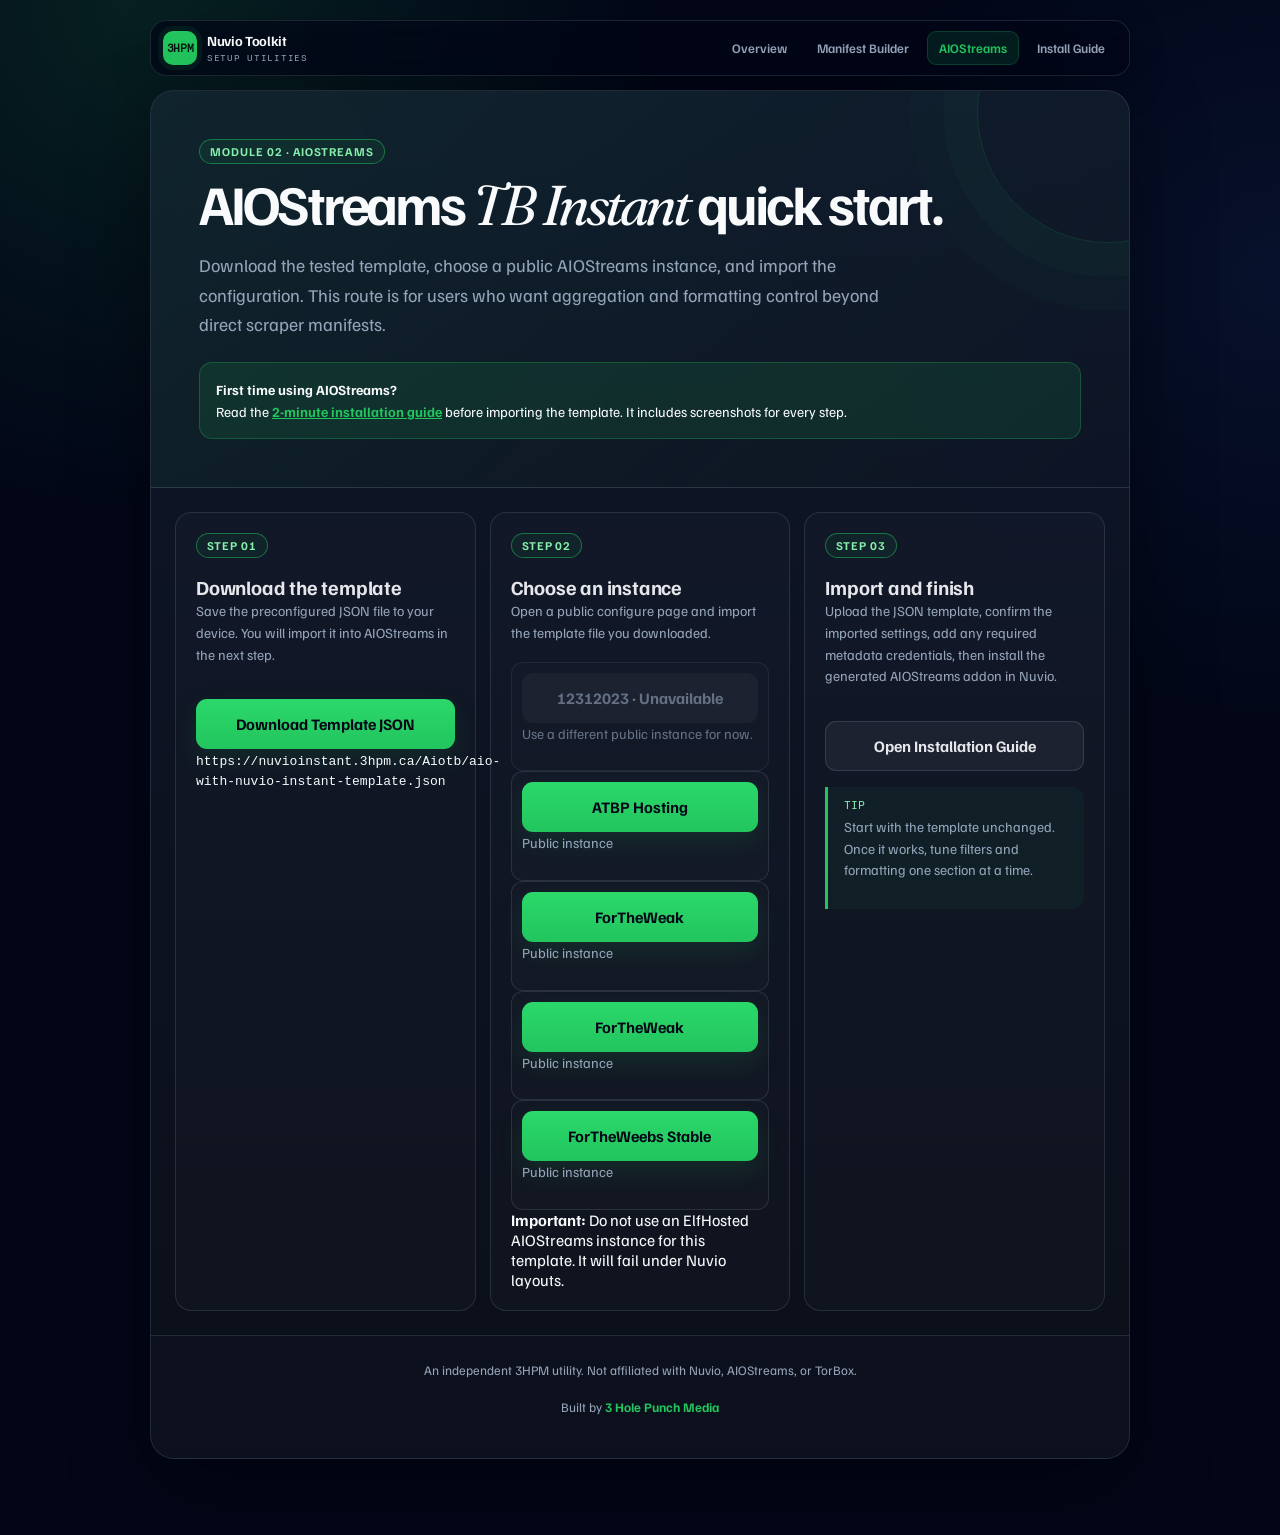
==== commit 237223ef: "Link the local AIOStreams install guide" ====
--- a/Aiotb/index.html
+++ b/Aiotb/index.html
@@ -1,98 +1,97 @@
 <!DOCTYPE html>
+
 <html lang="en">
 <head>
-    <meta charset="utf-8">
-    <meta name="viewport" content="width=device-width, initial-scale=1">
-    <title>AIOStreams TB Instant Quick Start | 3HPM</title>
-    <meta name="description" content="Download the 3HPM AIOStreams template for use with Nuvio Instant and TB Instant.">
-    <link rel="stylesheet" href="../global.css">
-    <link rel="stylesheet" href="../suite.css">
+<meta charset="utf-8"/>
+<meta content="width=device-width, initial-scale=1" name="viewport"/>
+<title>AIOStreams TB Instant Quick Start | 3HPM</title>
+<meta content="Download the 3HPM AIOStreams template for use with Nuvio Instant and TB Instant." name="description"/>
+<link href="../global.css" rel="stylesheet"/>
+<link href="../suite.css" rel="stylesheet"/>
 </head>
 <body>
-    <div class="suite-shell">
-        <nav class="suite-nav" aria-label="Toolkit navigation">
-            <a class="suite-brand" href="../index.html" aria-label="3HPM Nuvio Toolkit home">
-                <span class="suite-mark">3HPM</span>
-                <span class="suite-brand-copy">
-                    <strong>Nuvio Toolkit</strong>
-                    <span>Setup utilities</span>
-                </span>
-            </a>
-            <div class="suite-links">
-                <a href="../index.html">Overview</a>
-                <a href="../standard.html">Manifest Builder</a>
-                <a class="is-active" href="index.html" aria-current="page">AIOStreams</a>
-            </div>
-        </nav>
-
-        <section class="card" aria-labelledby="page-title">
-            <header class="tool-hero">
-                <span class="tag">Module 02 · AIOStreams</span>
-                <h1 id="page-title">AIOStreams <em>TB Instant</em> quick start.</h1>
-                <p class="lead">Download the tested template, choose a public AIOStreams instance, and import the configuration. This route is for users who want aggregation and formatting control beyond direct scraper manifests.</p>
-                <div class="guide-callout">
-                    <strong>First time using AIOStreams?</strong><br>
-                    Read the <a href="https://3hpm.ca/aiotb/install" rel="noopener noreferrer" target="_blank">2-minute installation guide</a> before importing the template. It includes screenshots for every step.
+<div class="suite-shell">
+<nav aria-label="Toolkit navigation" class="suite-nav">
+<a aria-label="3HPM Nuvio Toolkit home" class="suite-brand" href="../index.html">
+<span class="suite-mark">3HPM</span>
+<span class="suite-brand-copy">
+<strong>Nuvio Toolkit</strong>
+<span>Setup utilities</span>
+</span>
+</a>
+<div class="suite-links">
+<a href="../index.html">Overview</a>
+<a href="../standard.html">Manifest Builder</a>
+<a aria-current="page" class="is-active" href="index.html">AIOStreams</a>
+<a href="install/index.html">Install Guide</a></div>
+</nav>
+<section aria-labelledby="page-title" class="card">
+<header class="tool-hero">
+<span class="tag">Module 02 · AIOStreams</span>
+<h1 id="page-title">AIOStreams <em>TB Instant</em> quick start.</h1>
+<p class="lead">Download the tested template, choose a public AIOStreams instance, and import the configuration. This route is for users who want aggregation and formatting control beyond direct scraper manifests.</p>
+<div class="guide-callout">
+<strong>First time using AIOStreams?</strong><br/>
+                    Read the <a href="install/index.html">2-minute installation guide</a> before importing the template. It includes screenshots for every step.
                 </div>
-            </header>
-
-            <main class="quick-start-main">
-                <section class="quick-step">
-                    <span class="step-label">Step 01</span>
-                    <h2>Download the template</h2>
-                    <p>Save the preconfigured JSON file to your device. You will import it into AIOStreams in the next step.</p>
-                    <a class="download" download href="aio-with-nuvio-instant-template.json">Download Template JSON</a>
-                    <code class="template-url">https://nuvioinstant.3hpm.ca/Aiotb/aio-with-nuvio-instant-template.json</code>
-                </section>
-
-                <section class="quick-step">
-                    <span class="step-label">Step 02</span>
-                    <h2>Choose an instance</h2>
-                    <p>Open a public configure page and import the template file you downloaded.</p>
-                    <div class="instance-list">
-                        <div class="instance-card is-unavailable">
-                            <span class="download" aria-disabled="true">12312023 · Unavailable</span>
-                            <p>Use a different public instance for now.</p>
-                        </div>
-                        <div class="instance-card">
-                            <a class="download" href="https://aio.atbphosting.com/stremio/configure" rel="noopener noreferrer" target="_blank">ATBP Hosting</a>
-                            <p>Public instance</p>
-                        </div>
-                        <div class="instance-card">
-                            <a class="download" href="https://aiostreams.fortheweak.cloud/stremio/configure" rel="noopener noreferrer" target="_blank">ForTheWeak</a>
-                            <p>Public instance</p>
-                        </div>
-                        <div class="instance-card">
-                            <a class="download" href="https://aiostreamsfortheweebsstable.midnightignite.me/stremio/configure" rel="noopener noreferrer" target="_blank">ForTheWeebs Stable</a>
-                            <p>Public instance</p>
-                        </div>
+</header>
+<main class="quick-start-main">
+<section class="quick-step">
+<span class="step-label">Step 01</span>
+<h2>Download the template</h2>
+<p>Save the preconfigured JSON file to your device. You will import it into AIOStreams in the next step.</p>
+<a class="download" download="" href="aio-with-nuvio-instant-template.json">Download Template JSON</a>
+<code class="template-url">https://nuvioinstant.3hpm.ca/Aiotb/aio-with-nuvio-instant-template.json</code>
+</section>
+<section class="quick-step">
+<span class="step-label">Step 02</span>
+<h2>Choose an instance</h2>
+<p>Open a public configure page and import the template file you downloaded.</p>
+<div class="instance-list">
+<div class="instance-card is-unavailable">
+<span aria-disabled="true" class="download">12312023 · Unavailable</span>
+<p>Use a different public instance for now.</p>
+</div>
+<div class="instance-card">
+<a class="download" href="https://aio.atbphosting.com/stremio/configure" rel="noopener noreferrer" target="_blank">ATBP Hosting</a>
+<p>Public instance</p>
+</div>
+<div class="instance-card">
+<a class="download" href="https://aiostreams.fortheweak.cloud/stremio/configure" rel="noopener noreferrer" target="_blank">ForTheWeak</a>
+<p>Public instance</p>
+</div>
+<div class="instance-card">
+<a class="download" href="https://aiostreamsfortheweak.cloud/stremio/configure" rel="noopener noreferrer" target="_blank">ForTheWeak</a>
+<p>Public instance</p>
+</div>
+<div class="instance-card">
+<a class="download" href="https://aiostreamsfortheweebsstable.midnightignite.me/stremio/configure" rel="noopener noreferrer" target="_blank">ForTheWeebs Stable</a>
+<p>Public instance</p>
+</div>
+</div>
+<div class="warning-note">
+<strong>Important:</strong> Do not use an ElfHosted AIOStreams instance for this template. It will fail under Nuvio layouts.
                     </div>
-                    <div class="warning-note">
-                        <strong>Important:</strong> Do not use an ElfHosted AIOStreams instance for this template. It will fail under Nuvio layouts.
-                    </div>
-                </section>
-
-                <section class="quick-step">
-                    <span class="step-label">Step 03</span>
-                    <h2>Import and finish</h2>
-                    <p>Upload the JSON template, confirm the imported settings, add any required metadata credentials, then install the generated AIOStreams addon in Nuvio.</p>
-                    <a class="download" href="https://3hpm.ca/aiotb/install" rel="noopener noreferrer" target="_blank" style="background:rgba(255,255,255,0.05); border:1px solid var(--border); color:var(--text); box-shadow:none;">Open Installation Guide</a>
-                    <aside class="notice" role="note">
-                        <span class="stamp">Tip</span>
-                        <p>Start with the template unchanged. Once it works, tune filters and formatting one section at a time.</p>
-                    </aside>
-                </section>
-            </main>
-
-            <footer>
-                <p>An independent 3HPM utility. Not affiliated with Nuvio, AIOStreams, or TorBox.</p>
-                <p style="margin-top: 4px;">Built by <span>3 Hole Punch Media</span></p>
-            </footer>
-        </section>
-    </div>
-
-    <script src="https://storage.ko-fi.com/cdn/scripts/overlay-widget.js"></script>
-    <script>
+</section>
+<section class="quick-step">
+<span class="step-label">Step 03</span>
+<h2>Import and finish</h2>
+<p>Upload the JSON template, confirm the imported settings, add any required metadata credentials, then install the generated AIOStreams addon in Nuvio.</p>
+<a class="download" href="install/index.html" style="background:rgba(255,255,255,0.05); border:1px solid var(--border); color:var(--text); box-shadow:none;">Open Installation Guide</a>
+<aside class="notice" role="note">
+<span class="stamp">Tip</span>
+<p>Start with the template unchanged. Once it works, tune filters and formatting one section at a time.</p>
+</aside>
+</section>
+</main>
+<footer>
+<p>An independent 3HPM utility. Not affiliated with Nuvio, AIOStreams, or TorBox.</p>
+<p style="margin-top: 4px;">Built by <span>3 Hole Punch Media</span></p>
+</footer>
+</section>
+</div>
+<script src="https://storage.ko-fi.com/cdn/scripts/overlay-widget.js"></script>
+<script>
         kofiWidgetOverlay.draw('threehpm', {
             'type': 'floating-chat',
             'floating-chat.donateButton.text': 'Tip Me',
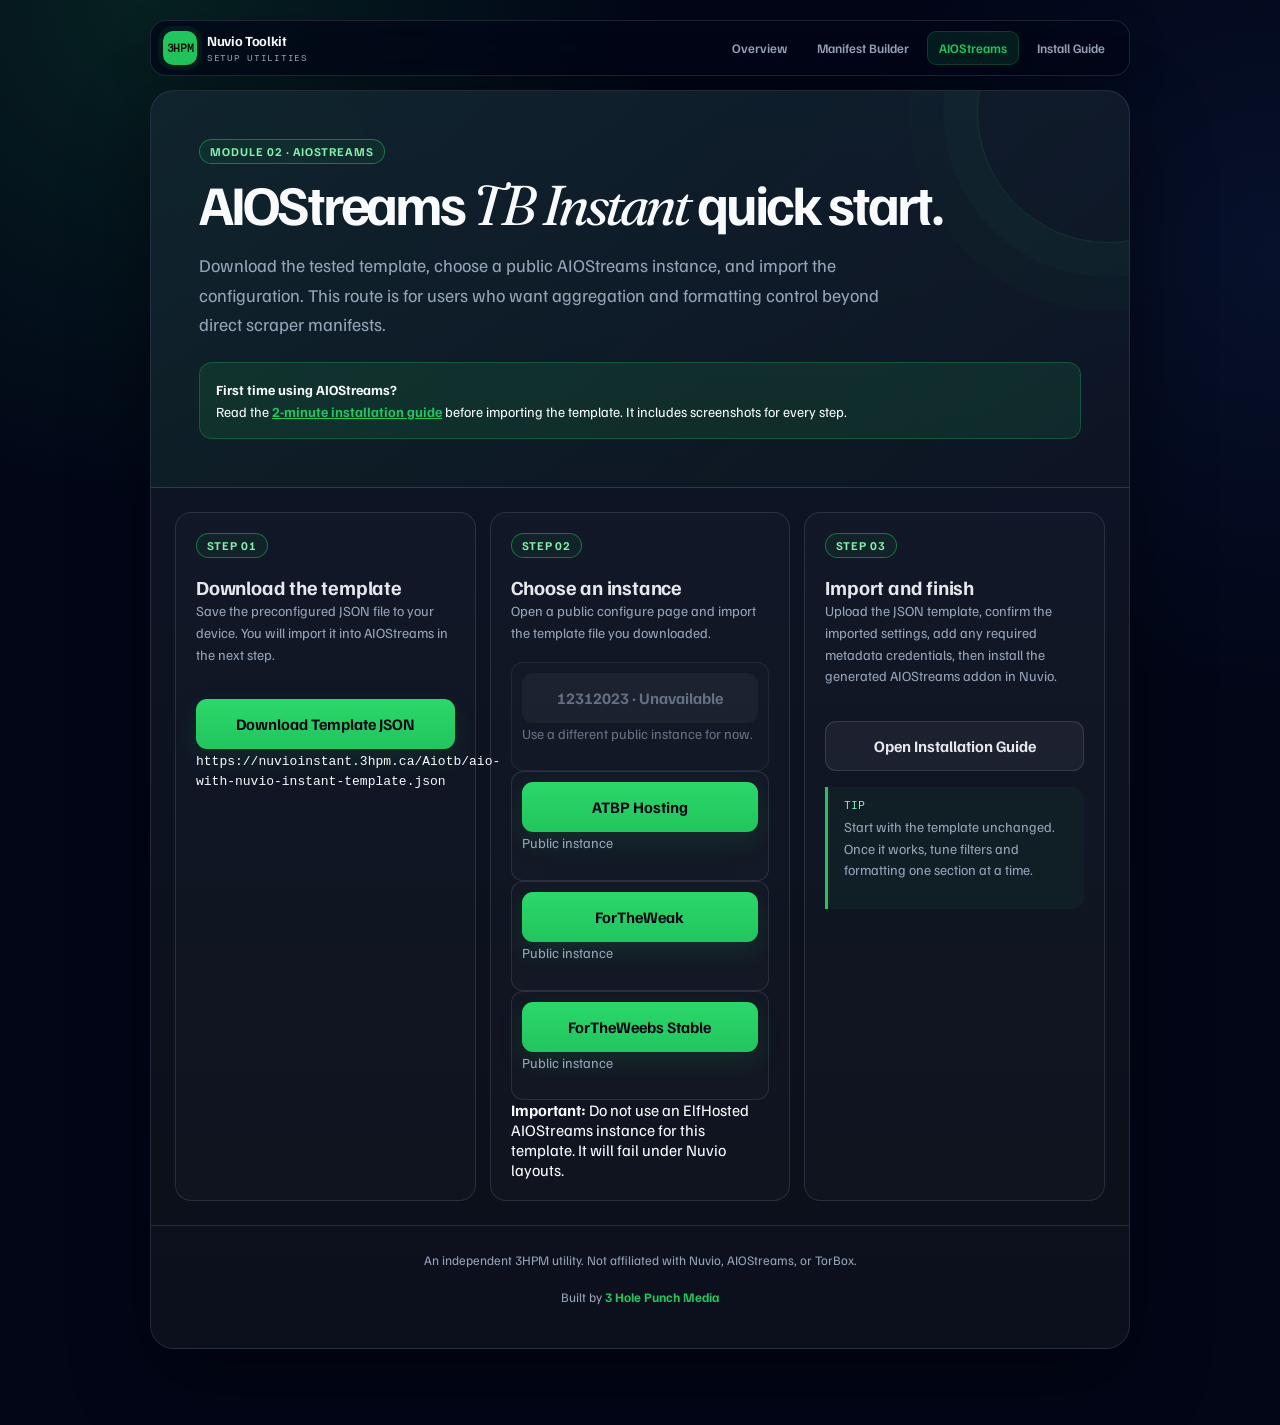
==== commit f6963ff0: "Remove duplicate AIOStreams instance card" ====
--- a/Aiotb/index.html
+++ b/Aiotb/index.html
@@ -61,10 +61,6 @@
 <p>Public instance</p>
 </div>
 <div class="instance-card">
-<a class="download" href="https://aiostreamsfortheweak.cloud/stremio/configure" rel="noopener noreferrer" target="_blank">ForTheWeak</a>
-<p>Public instance</p>
-</div>
-<div class="instance-card">
 <a class="download" href="https://aiostreamsfortheweebsstable.midnightignite.me/stremio/configure" rel="noopener noreferrer" target="_blank">ForTheWeebs Stable</a>
 <p>Public instance</p>
 </div>
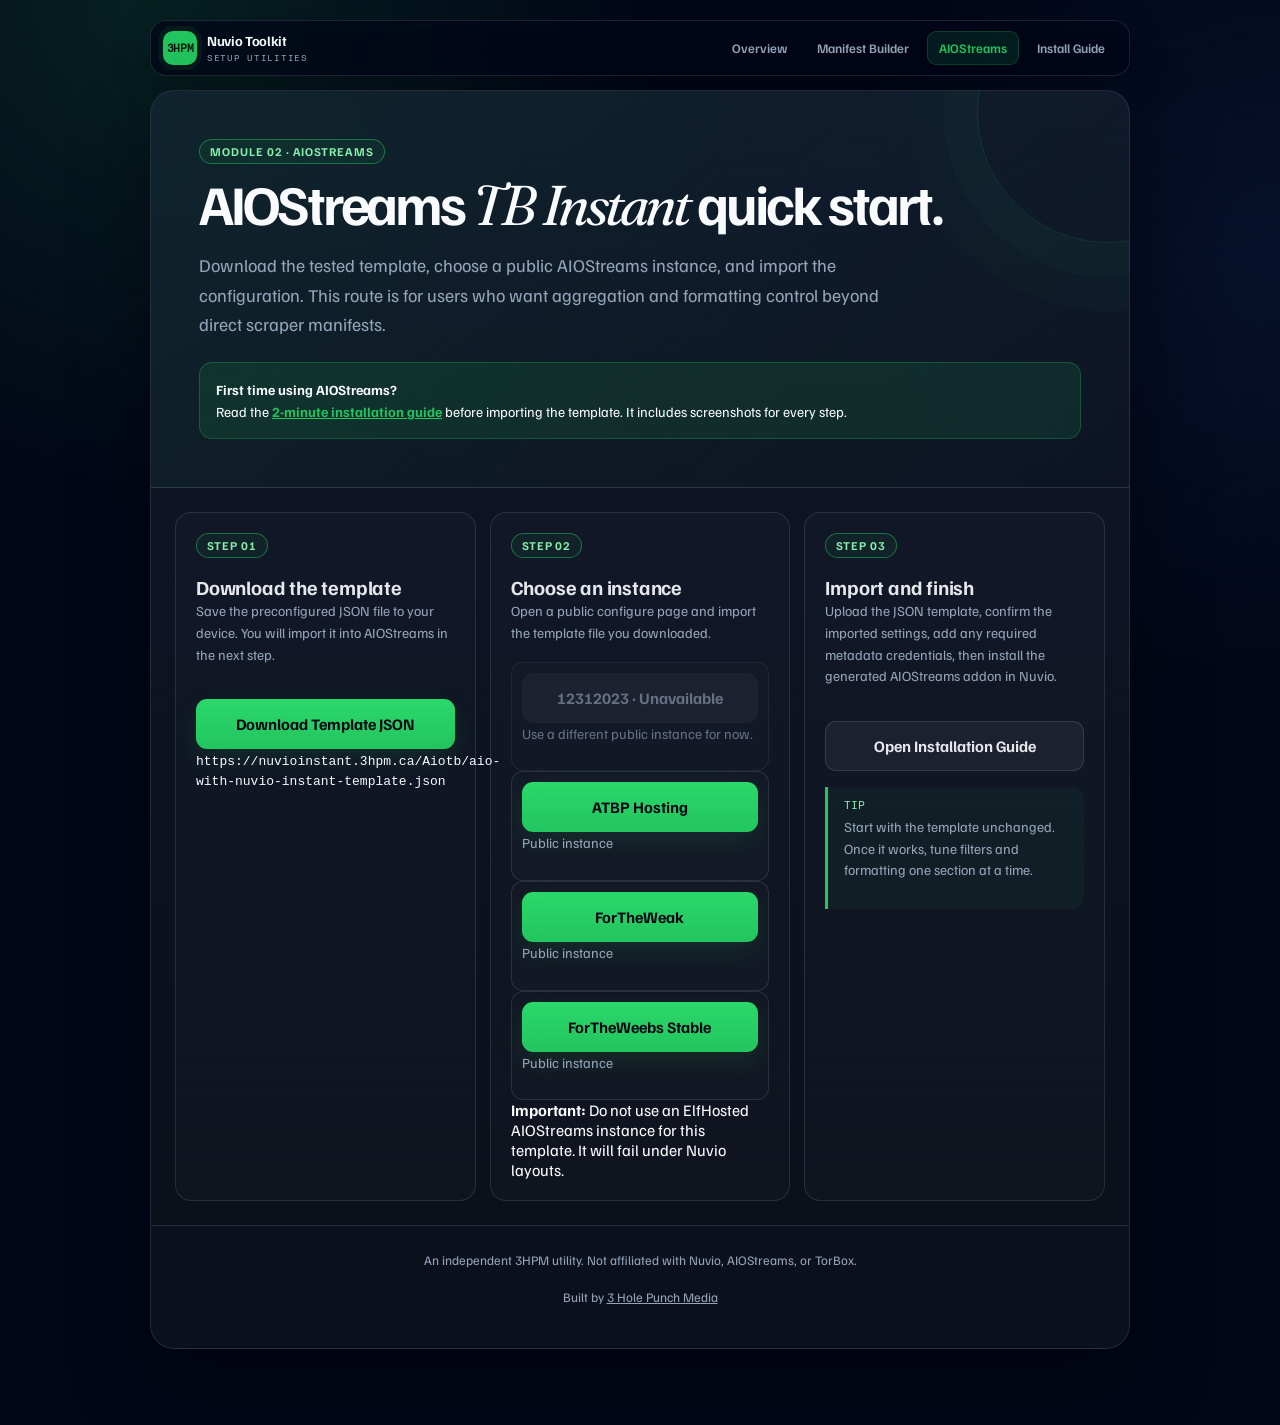
==== commit feac4dc2: "Link footer credit to 3hpm.ca" ====
--- a/Aiotb/index.html
+++ b/Aiotb/index.html
@@ -82,7 +82,7 @@
 </main>
 <footer>
 <p>An independent 3HPM utility. Not affiliated with Nuvio, AIOStreams, or TorBox.</p>
-<p style="margin-top: 4px;">Built by <span>3 Hole Punch Media</span></p>
+<p style="margin-top: 4px;">Built by <a href="https://3hpm.ca" target="_blank" rel="noopener noreferrer">3 Hole Punch Media</a></p>
 </footer>
 </section>
 </div>
@@ -90,7 +90,7 @@
 <script>
         kofiWidgetOverlay.draw('threehpm', {
             'type': 'floating-chat',
-            'floating-chat.donateButton.text': 'Tip Me',
+            'floating-chat.donateButton.text': 'Tip 3HPM',
             'floating-chat.donateButton.background-color': '#ffffff',
             'floating-chat.donateButton.text-color': '#323842'
         });
